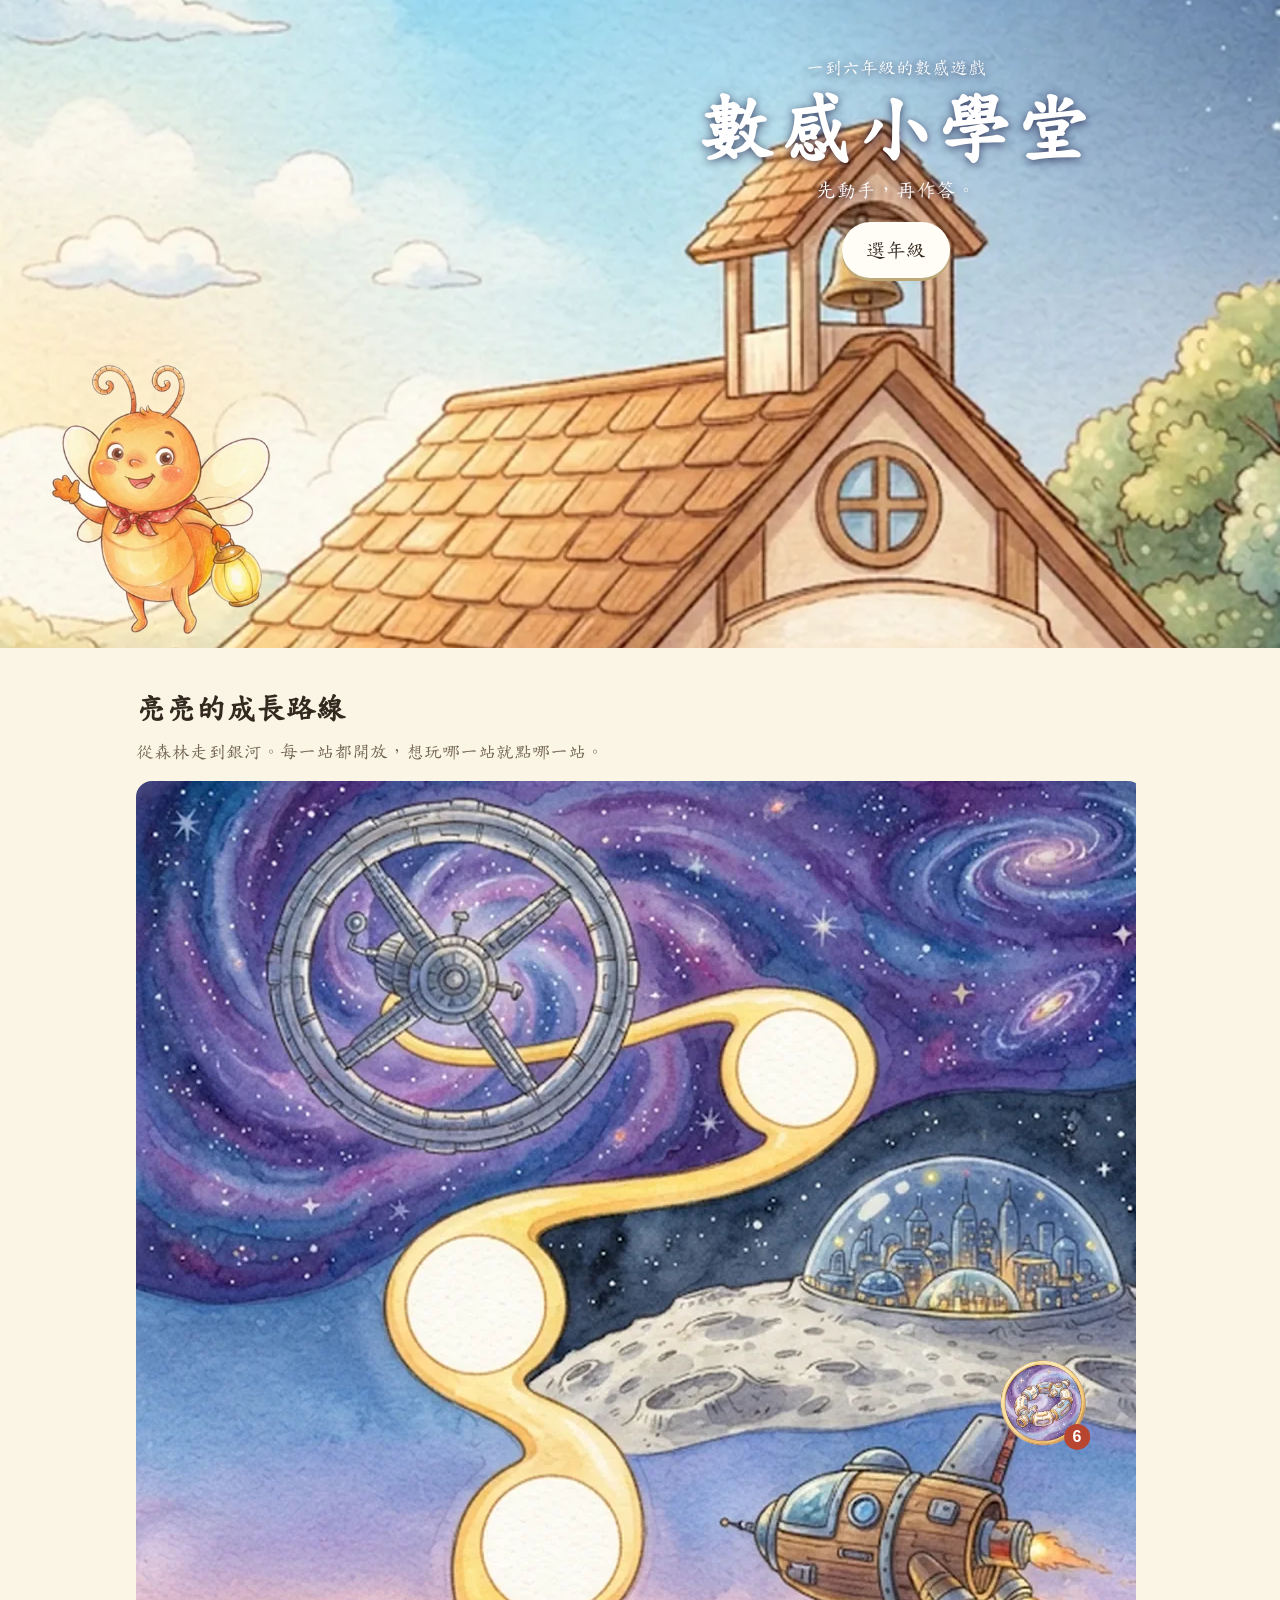
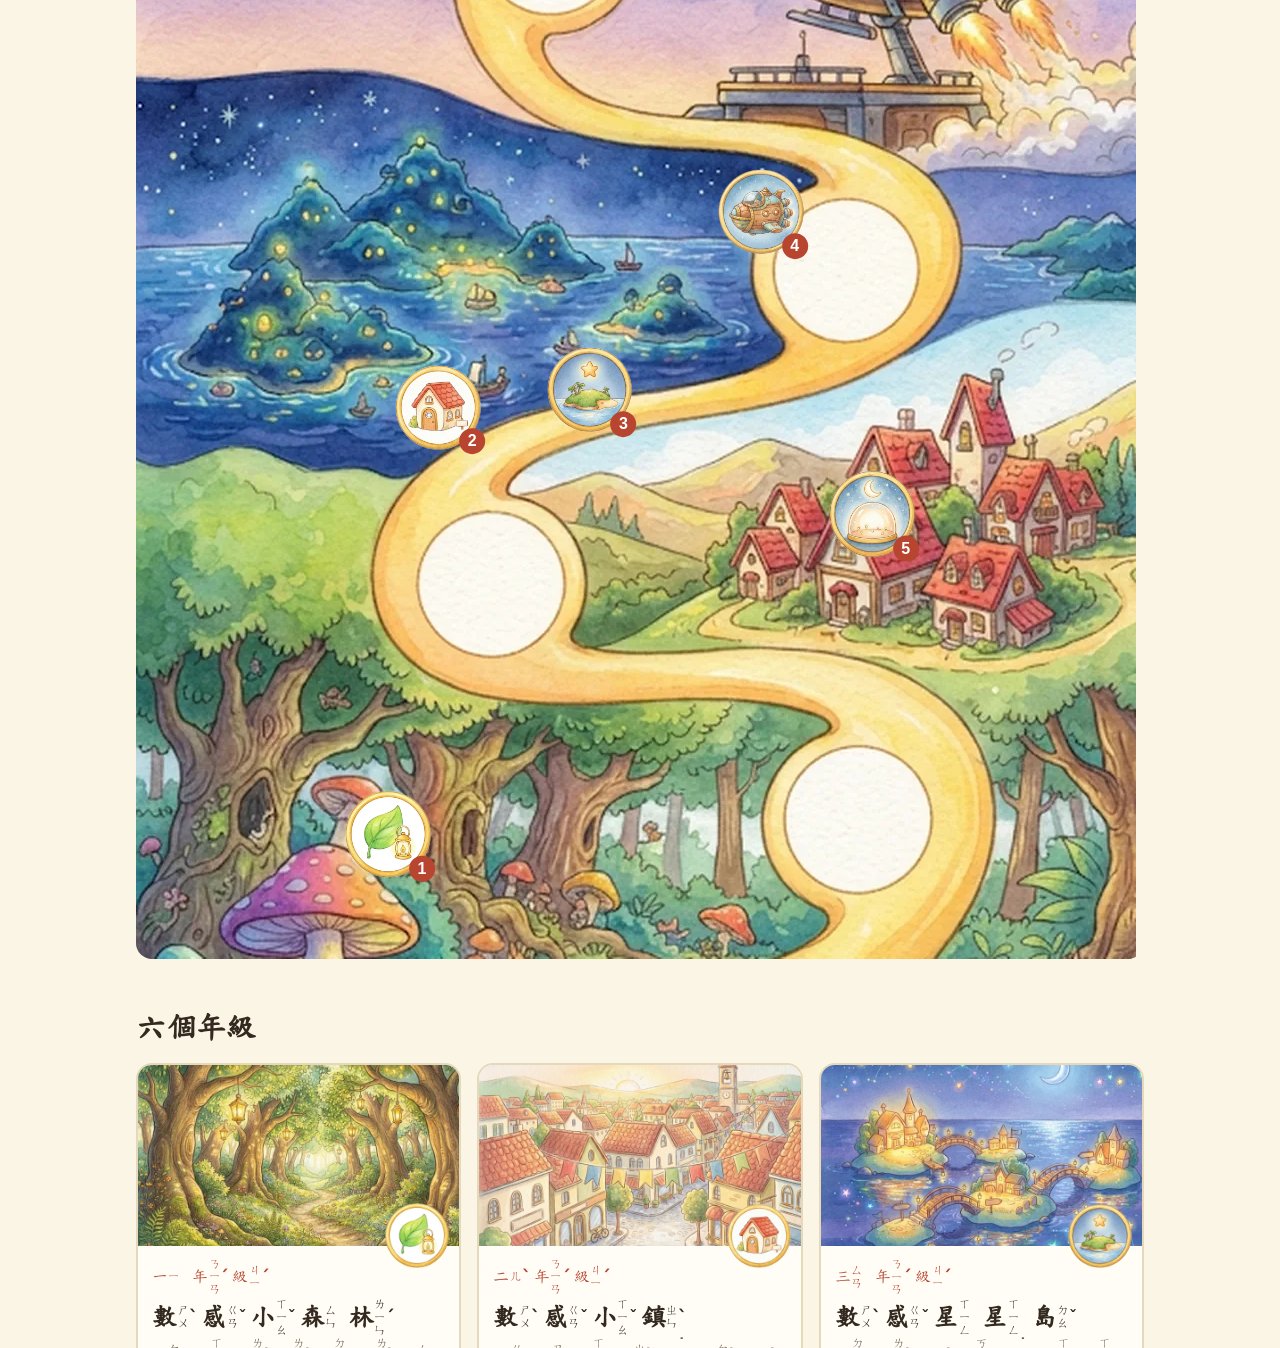
==== index.html @ bee9486f "更新網站 2026-11-02 22:25 Co-Authored-By: Claude Opus 5.5 <noreply@anthropic.com>" ====
<!doctype html>
<html lang="zh-Hant"><head><meta charset="utf-8"><meta name="viewport" content="width=device-width,initial-scale=1">
<title>數感小學堂</title><link rel="icon" href="assets/badge1.webp">
<meta name="description" content="國小一到六年級的數感遊戲，先動手再作答。">
<link rel="stylesheet" href="school.css?v=202611022225"></head><body>
<header class="hero">
  <picture><source media="(min-width:760px)" srcset="assets/cover.webp"><img src="assets/cover_m.webp" alt="山坡上的小學堂"></picture>
  <div class="hero-t"><p class="kick">一到六年級的數感遊戲</p><h1>數感小學堂</h1><p class="sub">先動手，再作答。</p>
  <div class="hero-b"><a class="btn" id="cont" hidden></a><a class="btn alt" href="#map">選年級</a></div></div>
  <img class="hero-l" src="assets/liang_hi.webp" alt="亮亮">
</header>
<main>
<section id="map"><h2>亮亮的成長路線</h2><p class="lead">從森林走到銀河。每一站都開放，想玩哪一站就點哪一站。</p>
  <div class="map"><picture><source media="(min-width:760px)" srcset="assets/map_w.webp"><img src="assets/map_m.webp" alt="從森林到銀河的路線圖"></picture><div id="pins"></div></div></section>
<section><h2>六個年級</h2><div class="cards" id="cards"></div></section>
<section class="fam" id="fam"><h2><img src="assets/icon_parent.webp" alt="">給家長和老師</h2>
  <p>每個年級都依南一版單元與 107 年數學領域課綱設計。孩子先拿真實東西動手，看懂為什麼，最後才收成算式。每單元另有基礎、進階、益智、出題四組測驗；出題組讓孩子判斷哪個故事能用某個算式解、題目缺什麼，參考梁淑坤教授的擬題研究。五、六年級同時替國中鋪路，但不提前教國中內容。</p>
  <div class="tbl"><table><thead><tr><th>年級</th><th>遊戲</th><th>單元</th><th>測驗</th><th>完成測驗</th></tr></thead><tbody id="rows"></tbody></table></div>
  <p class="note">進度存在這台裝置的瀏覽器裡，換裝置或清除瀏覽資料就不會留著。</p></section>
</main>
<footer><img src="assets/liang_book.webp" alt=""><p>題目與插圖皆為自編，供學習使用。</p></footer>
<script src="school.js?v=202611022225"></script></body></html>
---- school.css ----
@font-face { font-family: SGKai; src: url(assets/kai.woff2) format("woff2"); font-display: swap; }
:root { --ink: #33291f; --soft: #6d5f4e; --paper: #fbf5e6; --card: #fffdf6; --line: #e6d9bb; --red: #b8452f; --gold: #e0a92f; --night: #24305e; }
* { box-sizing: border-box; }
html { scroll-behavior: smooth; }
body { margin: 0; background: var(--paper); color: var(--ink); font-family: SGKai, "Kaiti TC", "BiauKai", "DFKai-SB", serif; font-size: 18px; line-height: 1.6; }
img { display: block; max-width: 100%; }
a { color: inherit; }
[hidden] { display: none !important; }
.zc { display: inline-flex; align-items: center; white-space: nowrap; line-height: 1.2; vertical-align: middle; }
.bp { position: relative; display: inline-flex; flex-direction: column; align-items: center; justify-content: center; width: 1.9em; padding-right: .9em; margin-left: .04em; margin-right: .08em; font: 400 max(.5em, 12px)/1.08 "Microsoft JhengHei", "PingFang TC", "Noto Sans TC", sans-serif; letter-spacing: 0; }
.bp span { display: block; }
.bp .tone { position: absolute; right: 0; top: 50%; width: .9em; text-align: center; font-size: 1.3em; font-weight: 700; font-style: normal; line-height: 1; transform: translateY(-50%); }
.bp .qing { display: block; font-size: 1.35em; font-weight: 700; font-style: normal; line-height: .55; }
h1 .bp { font-size: 15px; }
h2 .bp, .c-t h3 .bp, .btn .bp { font-size: 12px; }
.hero { position: relative; overflow: hidden; background: var(--night); }
.hero picture img { width: 100%; height: 100svh; min-height: 560px; max-height: 960px; object-fit: cover; }
.hero-t { position: absolute; inset: 0 0 auto 0; padding: 7vh 16px 0; text-align: center; color: #fff; text-shadow: 0 2px 10px rgba(20,20,60,.75); }
.kick { margin: 0; font-size: 18px; }
h1 { margin: 2px 0; white-space: nowrap; font-size: clamp(40px, 12vw, 76px); line-height: 1.15; letter-spacing: .04em; }
.sub { margin: 0 0 16px; font-size: 20px; }
.hero-b { display: flex; flex-wrap: wrap; gap: 10px; justify-content: center; }
.btn { display: inline-block; padding: 12px 24px; min-height: 48px; border-radius: 999px; background: var(--red); color: #fff; font-size: 20px; text-decoration: none; text-shadow: none; box-shadow: 0 3px 0 #7d2c1c; }
.btn.alt { background: #fffdf6; color: var(--ink); box-shadow: 0 3px 0 #bda877; }
.hero-l { position: absolute; left: 4%; bottom: 2%; width: clamp(110px, 30vw, 220px); }
main { max-width: 1040px; margin: auto; padding: 0 16px; }
section { padding: 36px 0 8px; }
h2 { margin: 0 0 6px; font-size: 30px; }
.lead { margin: 0 0 14px; color: var(--soft); }
.map { position: relative; max-width: 480px; margin: auto; border-radius: 16px; overflow: hidden; }
.pin { position: absolute; left: var(--mx); top: var(--my); width: 16%; aspect-ratio: 1; min-width: 56px; transform: translate(-50%, -50%); text-decoration: none; transition: transform .15s; }
.pin:hover, .pin:focus-visible { transform: translate(-50%, -50%) scale(1.12); }
.pin b { position: absolute; right: -4px; bottom: -4px; width: 26px; height: 26px; border-radius: 50%; background: var(--red); color: #fff; font: bold 16px/26px sans-serif; text-align: center; }
.cards { display: grid; gap: 16px; grid-template-columns: 1fr; margin-top: 12px; }
.card { display: block; background: var(--card); border: 2px solid var(--line); border-radius: 16px; overflow: hidden; text-decoration: none; transition: transform .15s, box-shadow .15s; }
.card:hover, .card:focus-visible { transform: translateY(-3px); box-shadow: 0 6px 16px rgba(80,60,20,.2); }
.pic { position: relative; aspect-ratio: 16/9; }
.pic > img:first-child { width: 100%; height: 100%; object-fit: cover; }
.bdg { position: absolute; right: 10px; bottom: -22px; width: 64px; }
.c-t { padding: 12px 14px 14px; }
.c-t small { color: var(--red); font-size: 16px; }
.c-t h3 { margin: 0; font-size: 25px; line-height: 1.5; }
.c-t p { margin: 0 0 8px; color: var(--soft); font-size: 17px; }
.bar { height: 8px; border-radius: 4px; background: #eee3c8; overflow: hidden; }
.bar i { display: block; height: 100%; background: var(--gold); }
.st { font-size: 15px; color: var(--soft); }
.fam h2 { display: flex; align-items: center; gap: 8px; }
.fam h2 img { width: 56px; }
.tbl { overflow-x: auto; }
table { width: 100%; min-width: 480px; border-collapse: collapse; background: var(--card); font-size: 16px; }
th, td { padding: 8px 10px; border-bottom: 1px solid var(--line); text-align: left; }
th { background: #f3e8cd; }
.note { color: var(--soft); font-size: 15px; }
footer { display: flex; align-items: center; justify-content: center; gap: 10px; padding: 28px 16px; color: var(--soft); font-size: 15px; }
footer img { width: 72px; }
@media (min-width: 620px) { .cards { grid-template-columns: repeat(2, 1fr); } }
@media (min-width: 760px) {
  .hero picture img { height: 72vh; min-height: 480px; }
  .hero-t { padding-top: 6vh; left: 40%; }
  .map { max-width: none; }
  .pin { left: var(--wx); top: var(--wy); width: 8.5%; }
}
@media (min-width: 960px) { .cards { grid-template-columns: repeat(3, 1fr); } }
@media (prefers-reduced-motion: reduce) { html { scroll-behavior: auto; } .card, .pin { transition: none; } }
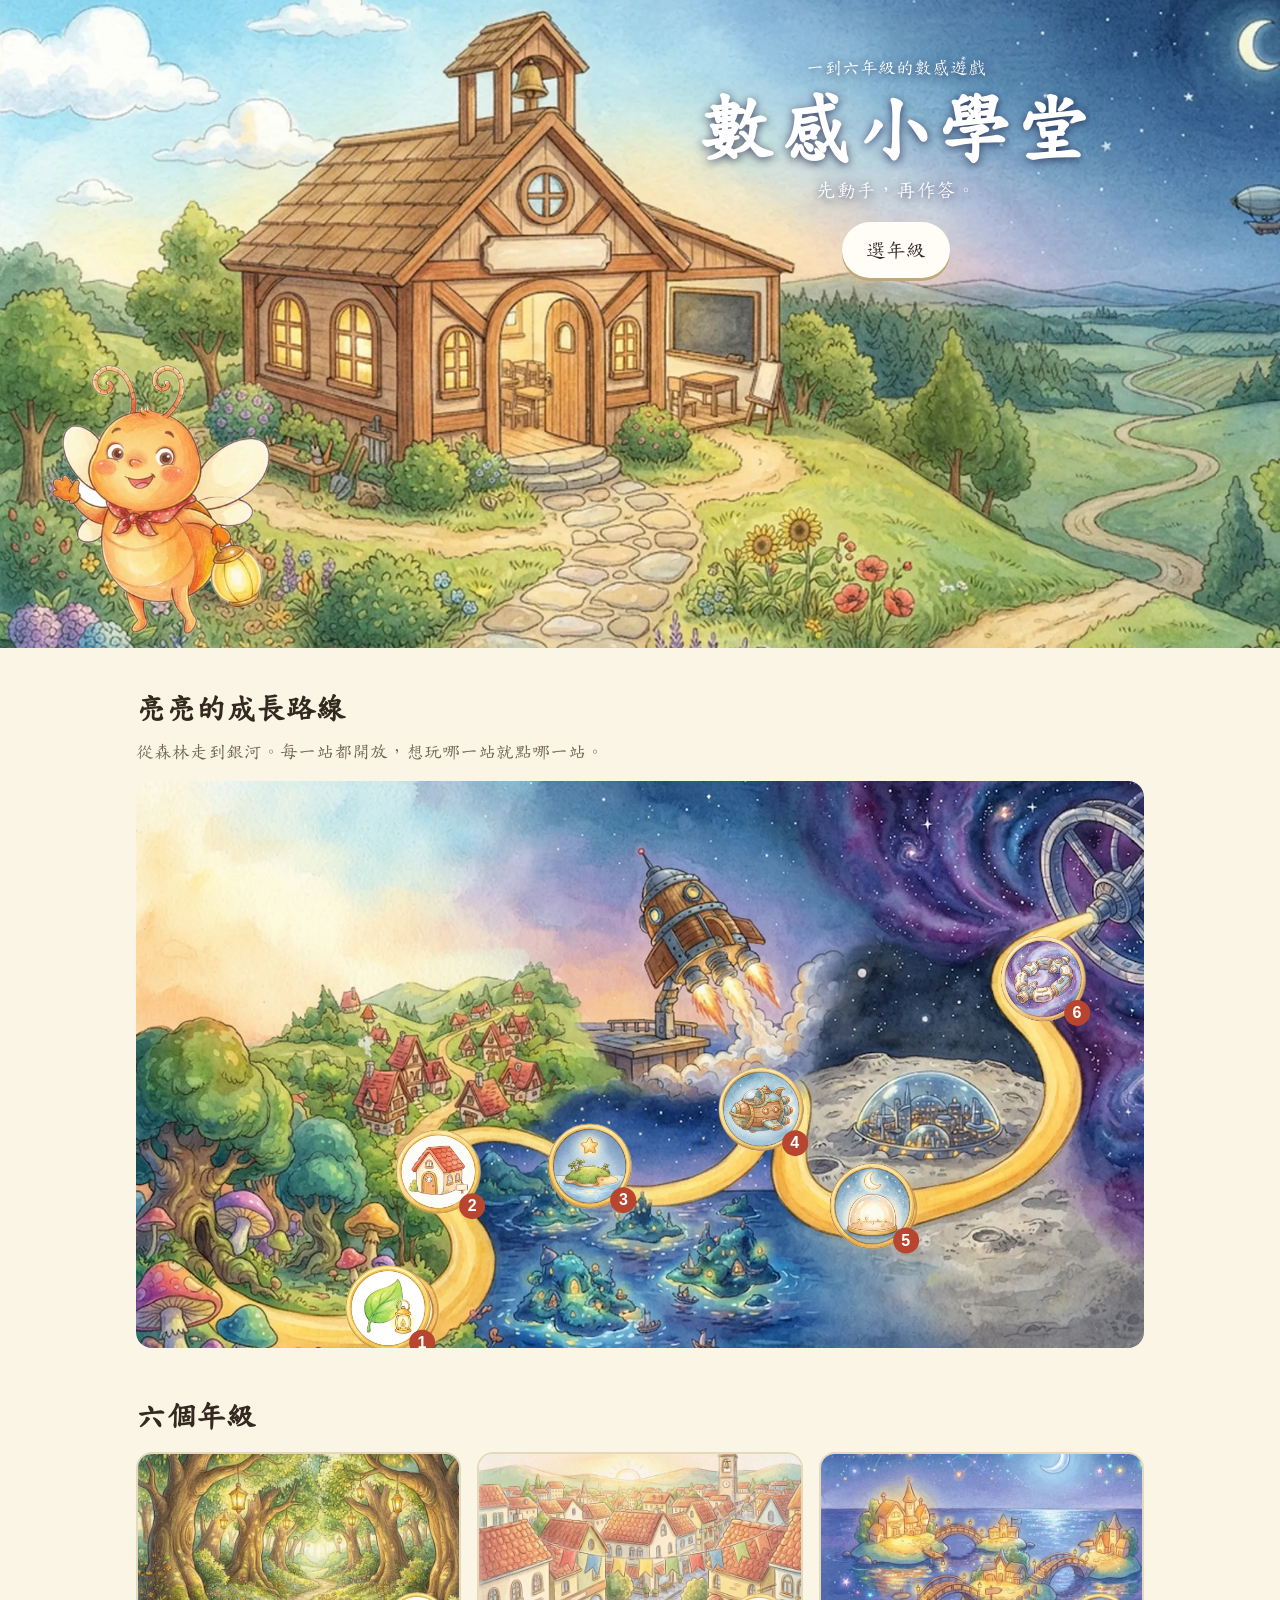
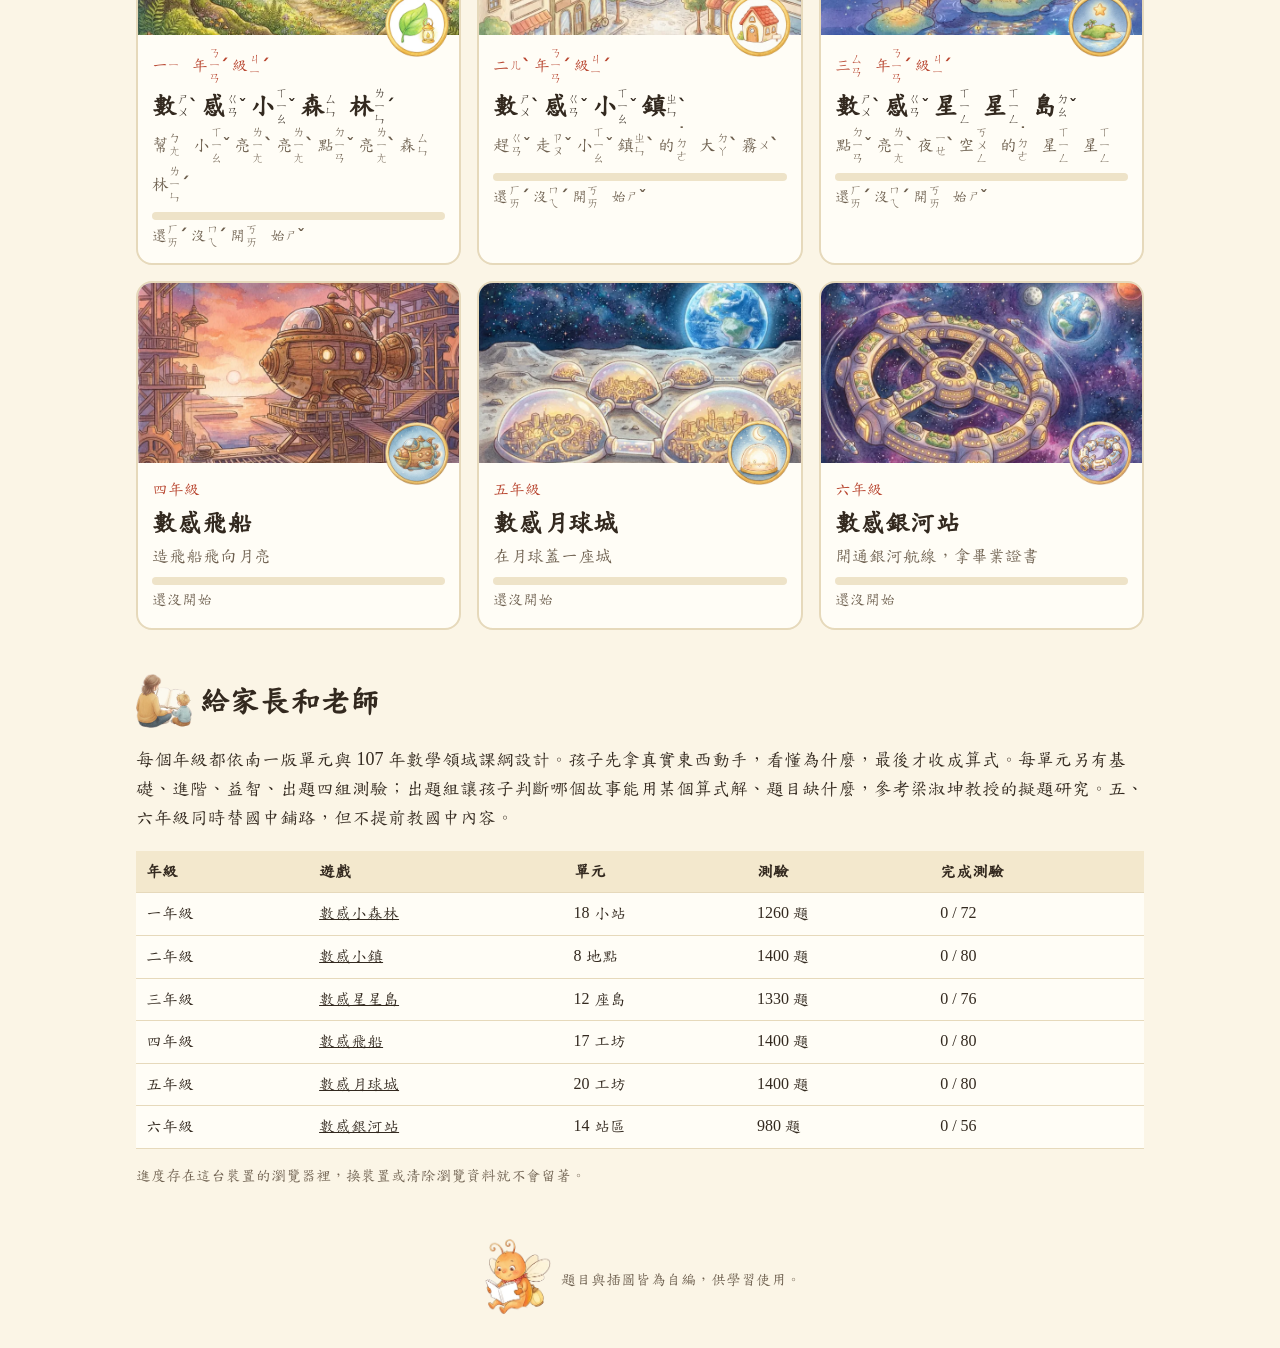
==== commit be95cb6d: "更新網站 2026-11-03 09:20 Co-Authored-By: Claude Opus 5.5 <noreply@anthropic.com>" ====
--- a/index.html
+++ b/index.html
@@ -2,7 +2,7 @@
 <html lang="zh-Hant"><head><meta charset="utf-8"><meta name="viewport" content="width=device-width,initial-scale=1">
 <title>數感小學堂</title><link rel="icon" href="assets/badge1.webp">
 <meta name="description" content="國小一到六年級的數感遊戲，先動手再作答。">
-<link rel="stylesheet" href="school.css?v=202611022225"></head><body>
+<link rel="stylesheet" href="school.css?v=202611030920"></head><body>
 <header class="hero">
   <picture><source media="(min-width:760px)" srcset="assets/cover.webp"><img src="assets/cover_m.webp" alt="山坡上的小學堂"></picture>
   <div class="hero-t"><p class="kick">一到六年級的數感遊戲</p><h1>數感小學堂</h1><p class="sub">先動手，再作答。</p>
@@ -19,4 +19,4 @@
   <p class="note">進度存在這台裝置的瀏覽器裡，換裝置或清除瀏覽資料就不會留著。</p></section>
 </main>
 <footer><img src="assets/liang_book.webp" alt=""><p>題目與插圖皆為自編，供學習使用。</p></footer>
-<script src="school.js?v=202611022225"></script></body></html>
+<script src="school.js?v=202611030920"></script></body></html>
